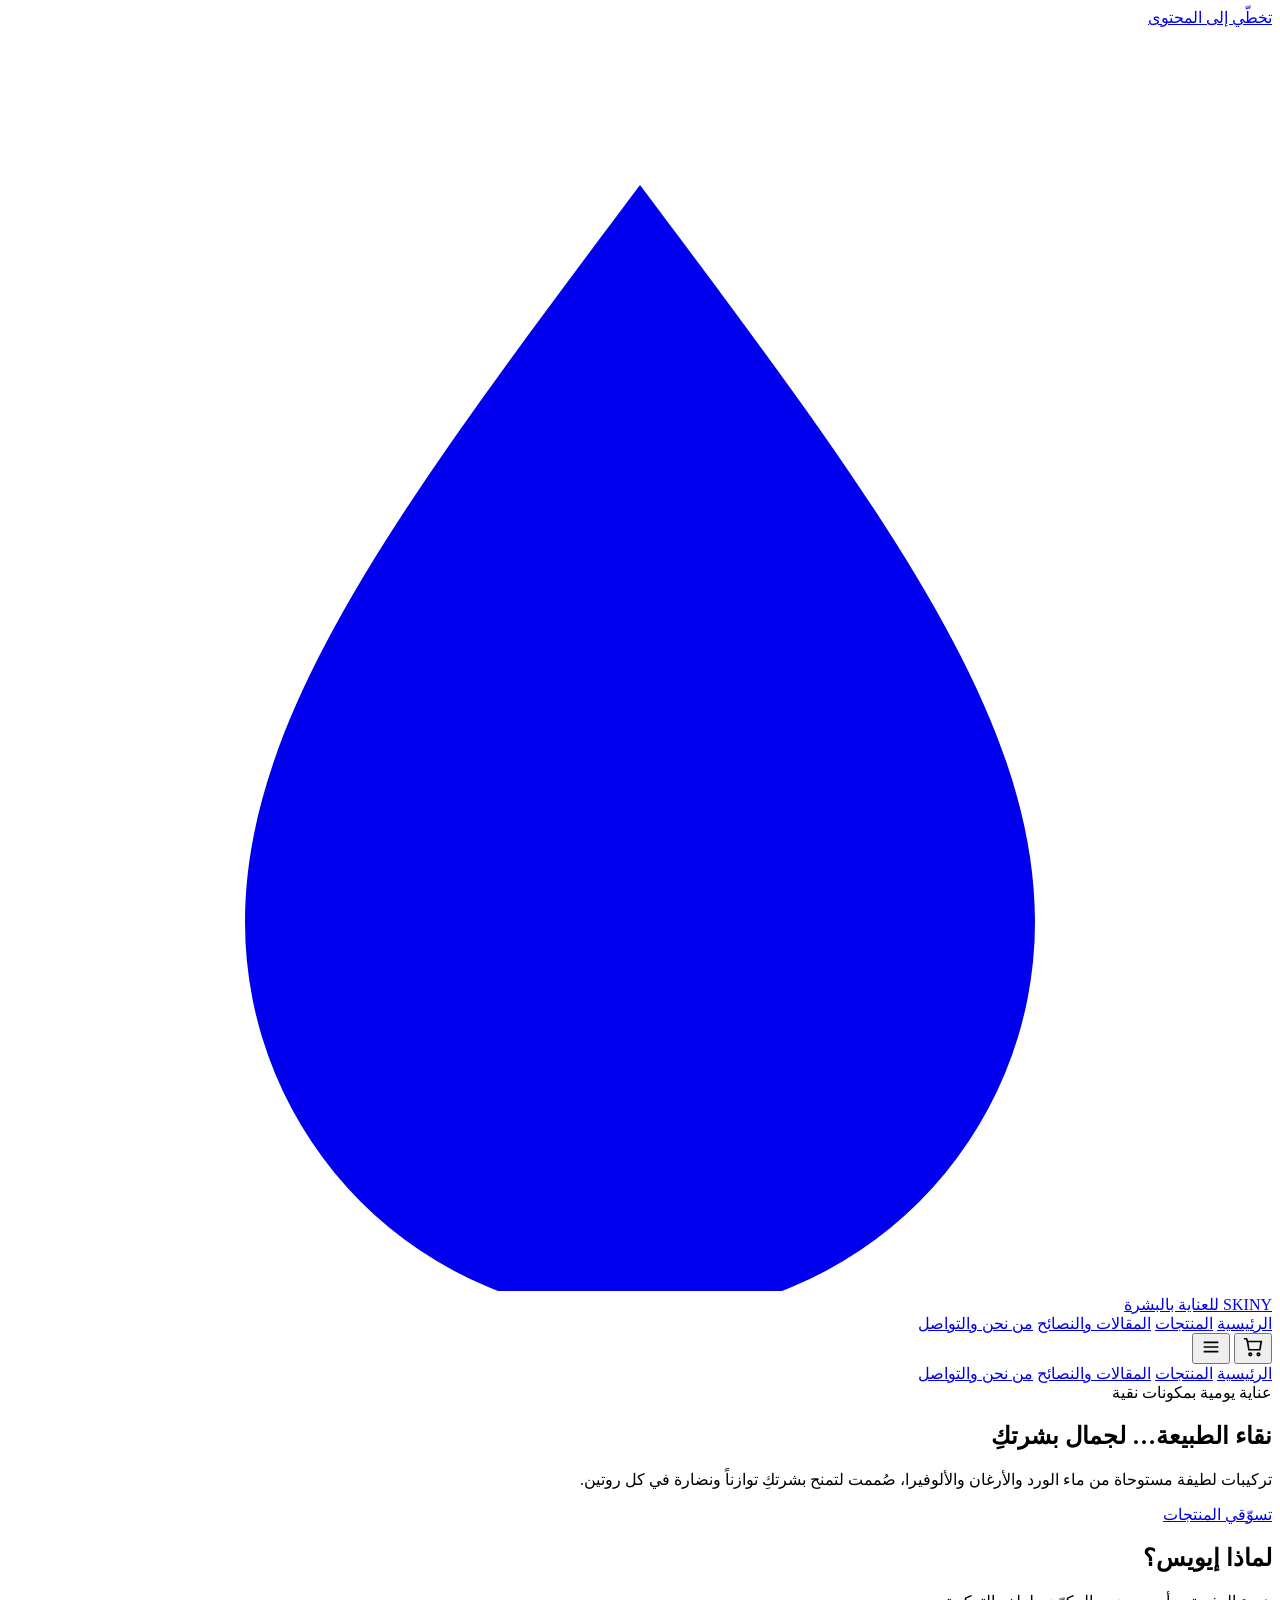
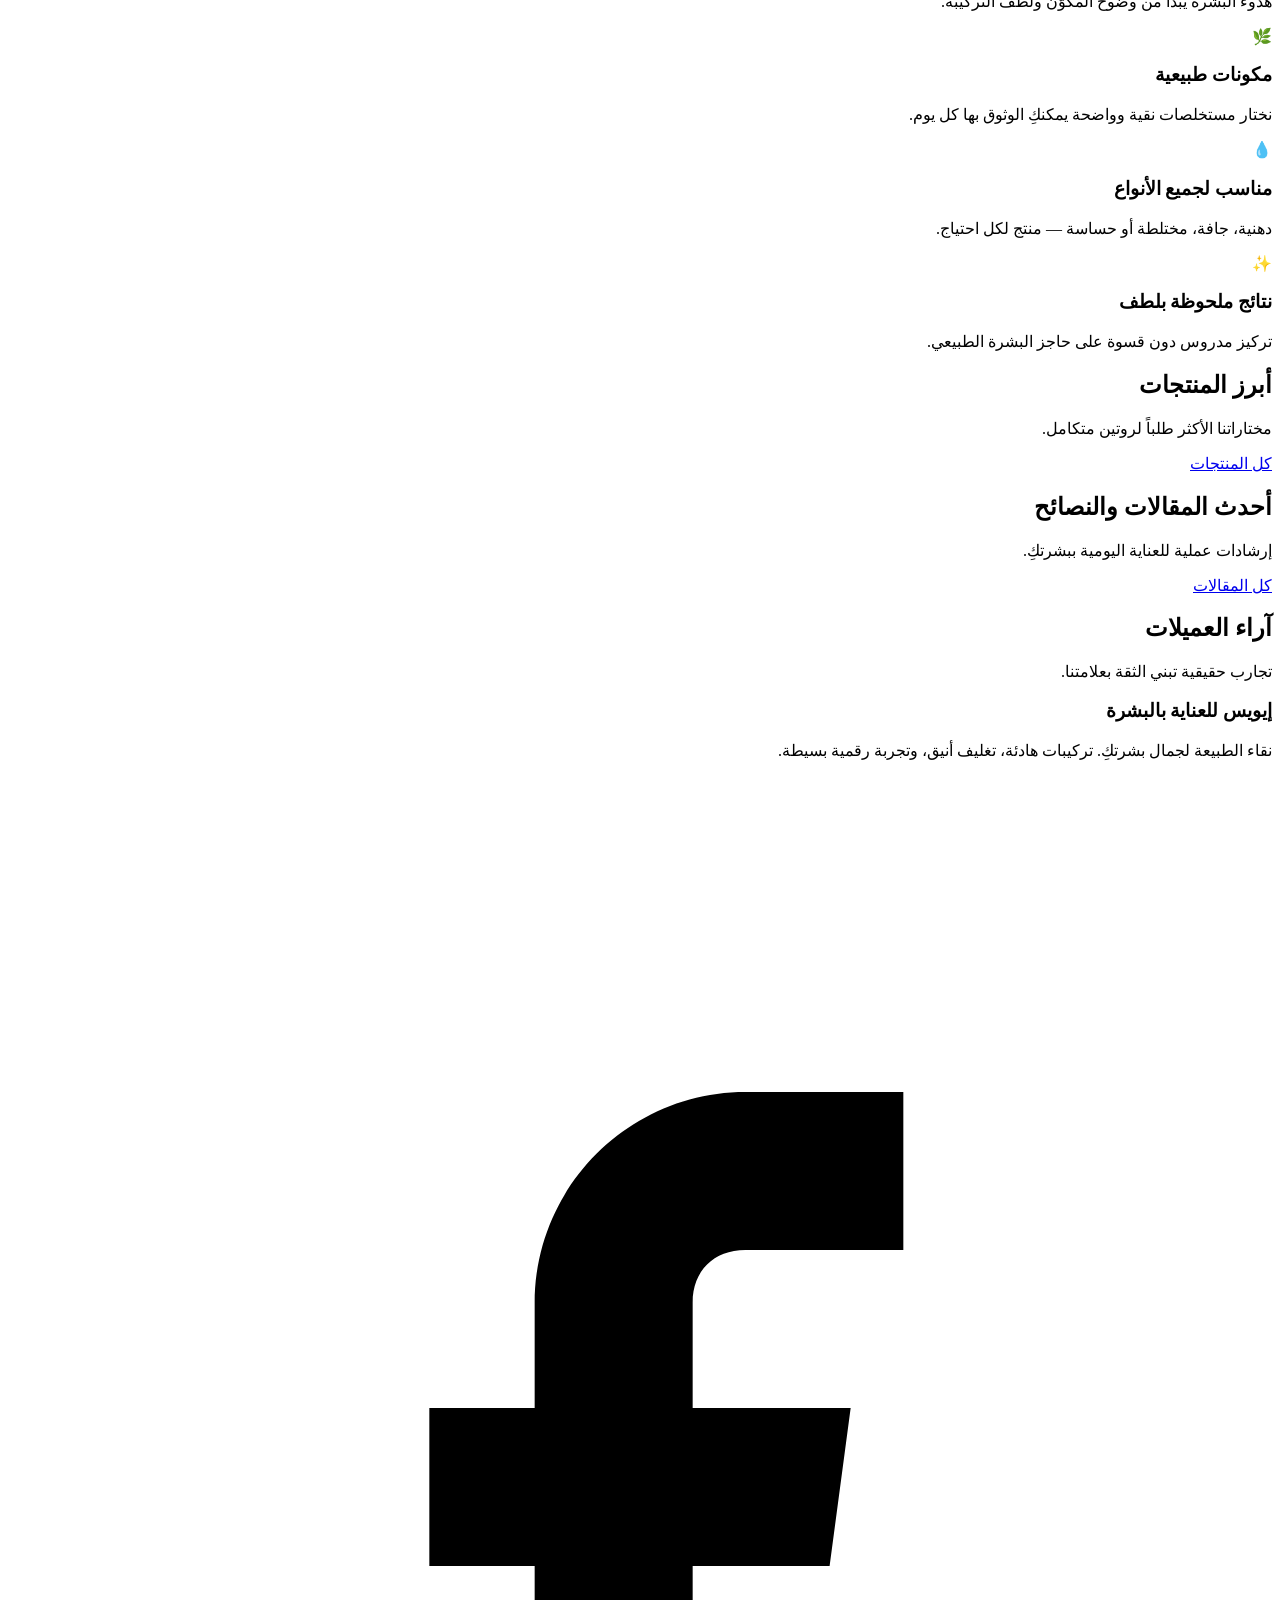
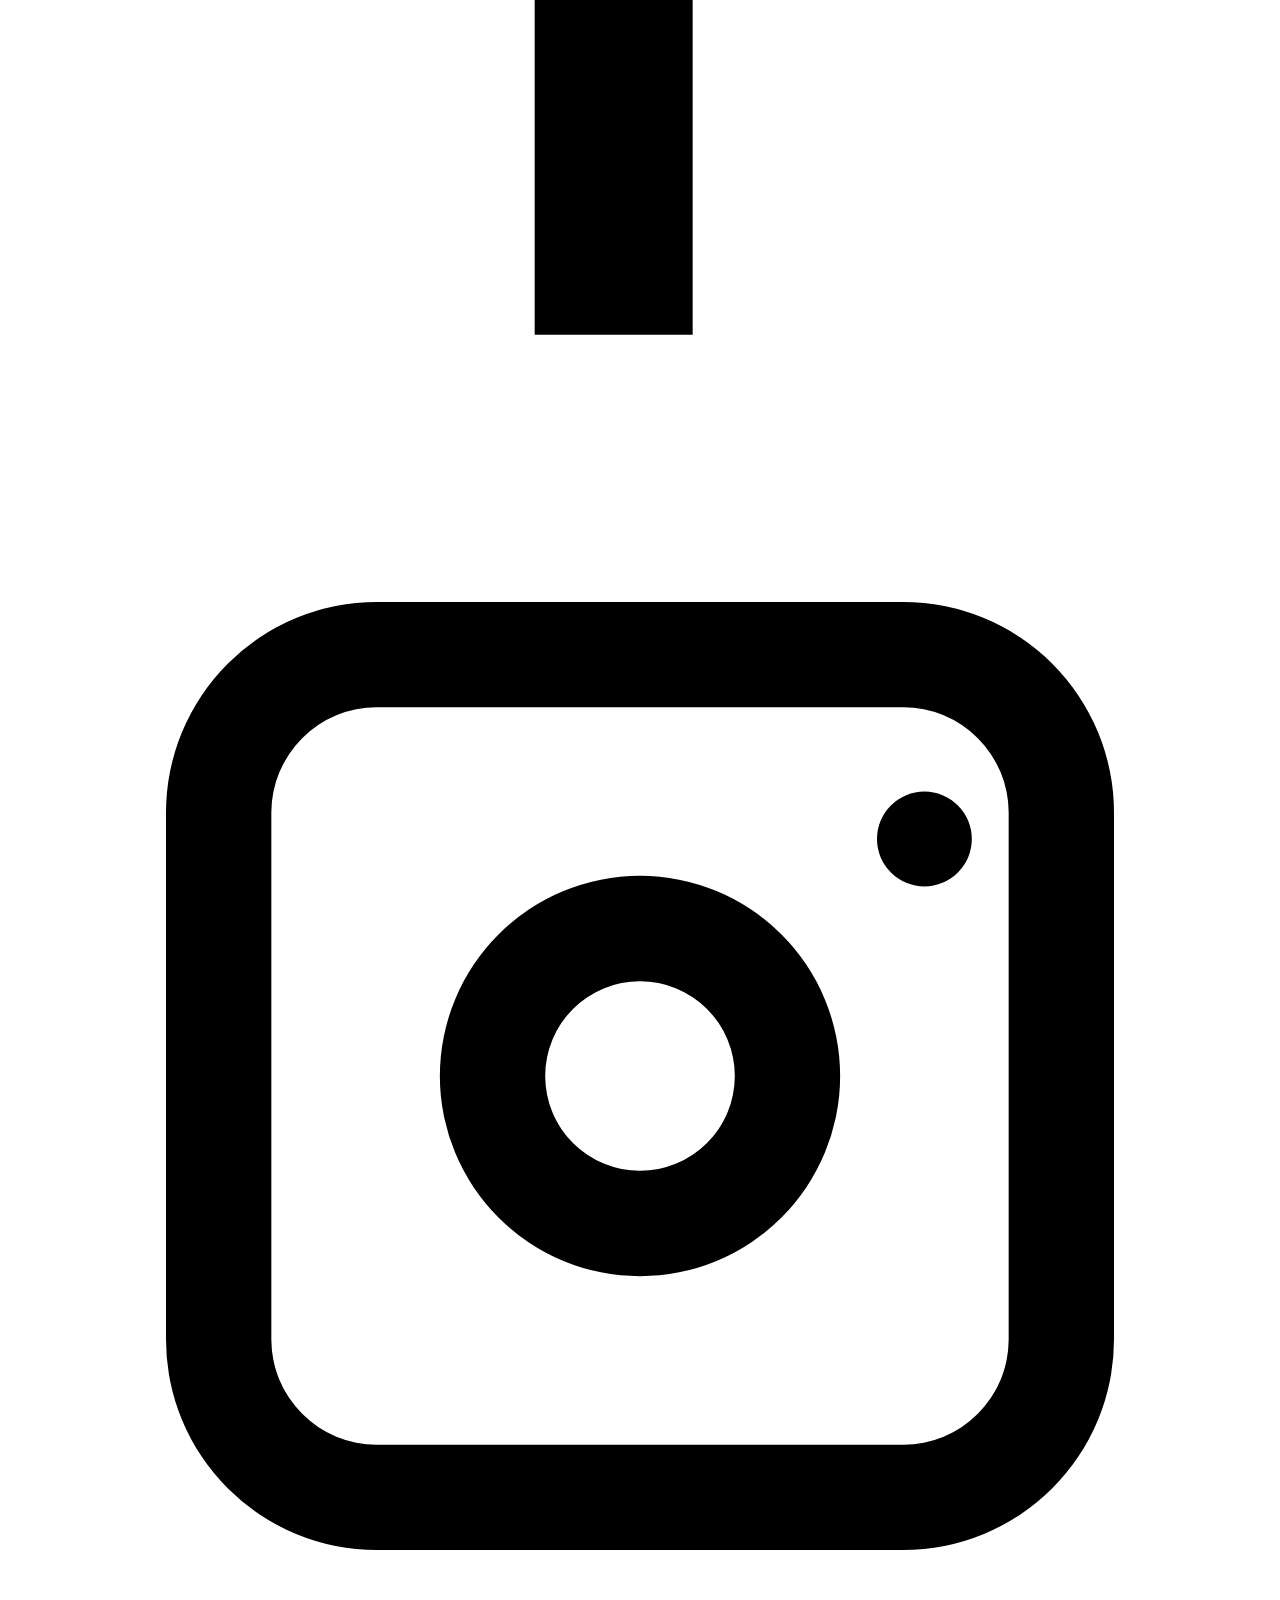
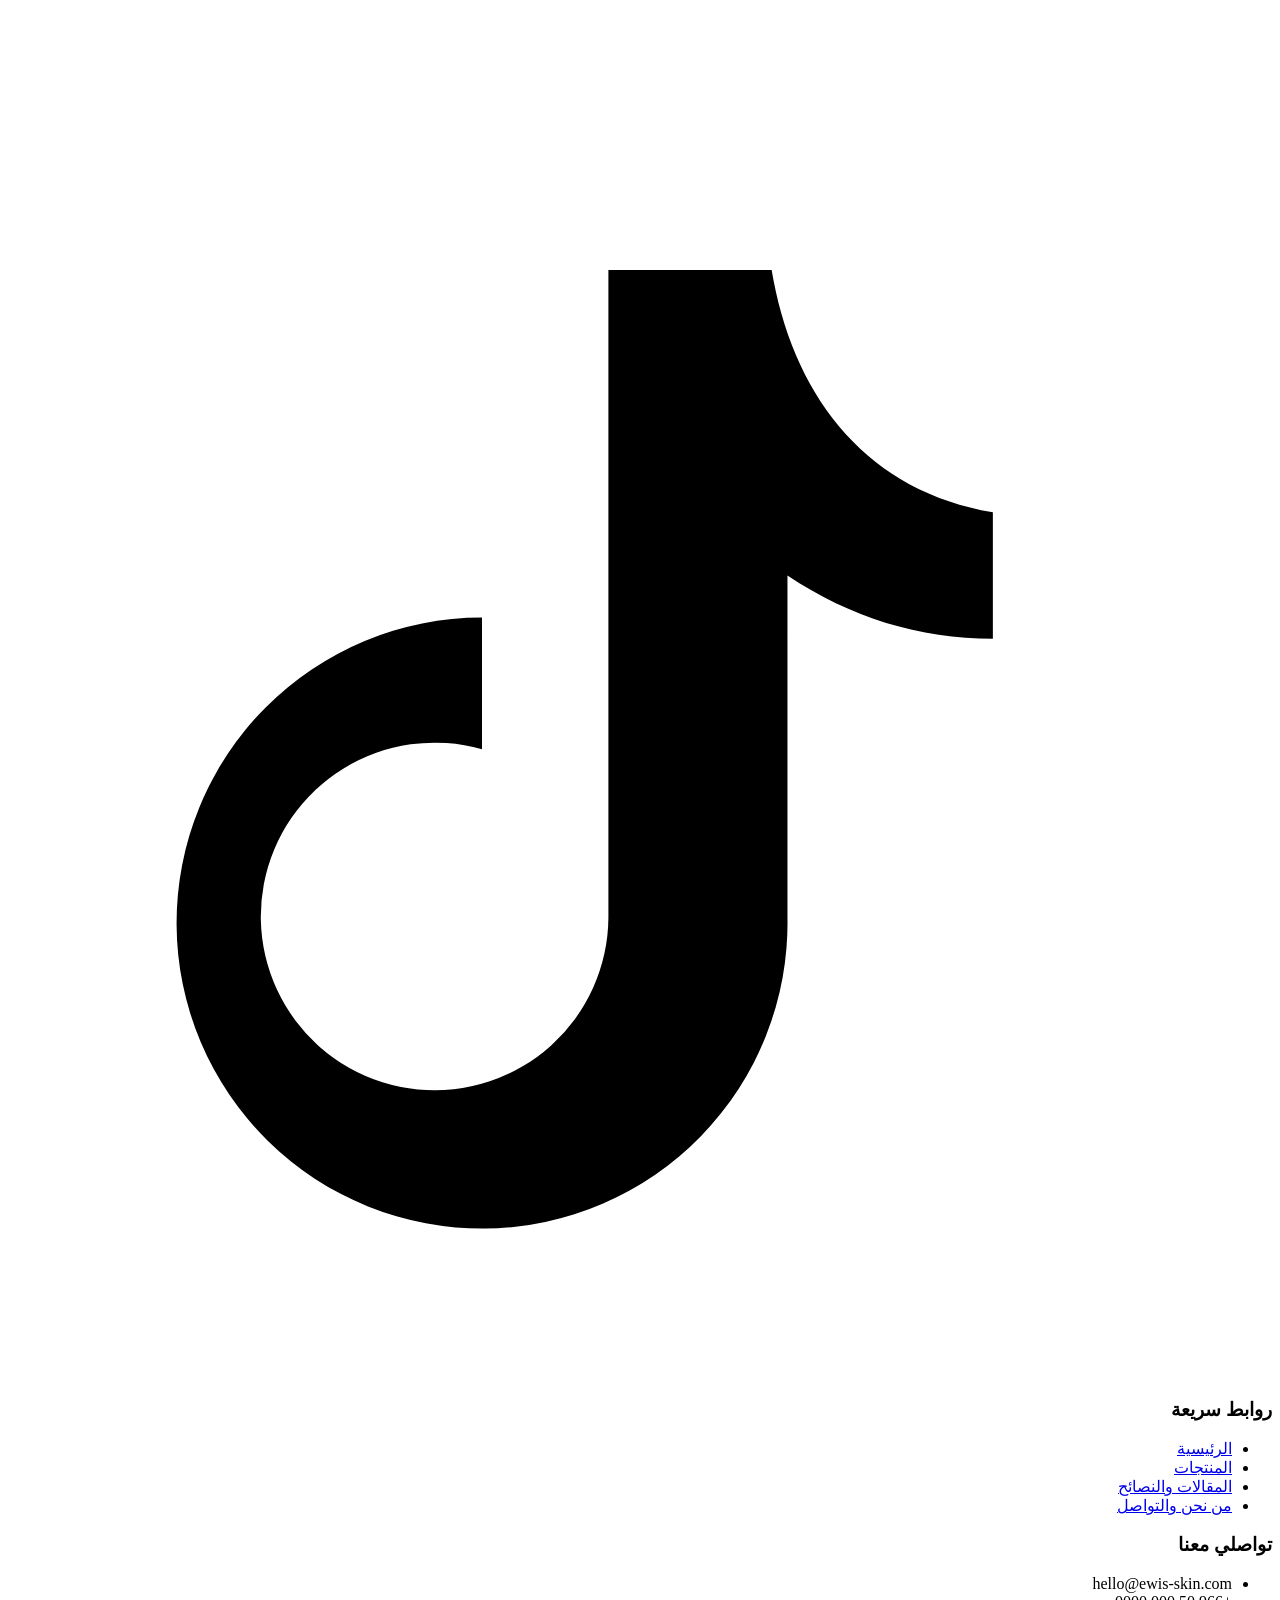
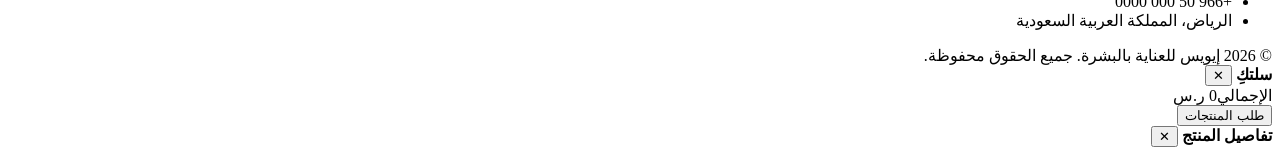
==== index.html @ 50cae418 "Add files via upload" ====
<!DOCTYPE html>
<html lang="ar" dir="rtl">
<head>
  <meta charset="UTF-8">
  <meta name="viewport" content="width=device-width, initial-scale=1">
  <meta name="description" content="سكيني للعناية بالبشرة — تركيبات لطيفة بمكونات طبيعية لنضارة يومية.">
  <title>SKIN CARE</title>
  <link rel="icon" href="favicon.svg" type="image/svg+xml">
  <link rel="preconnect" href="https://fonts.googleapis.com">
  <link rel="preconnect" href="https://fonts.gstatic.com" crossorigin>
  <link rel="preconnect" href="https://images.unsplash.com">
  <link href="https://fonts.googleapis.com/css2?family=Cairo:wght@400;500;600;700&display=swap" rel="stylesheet">
  <link rel="stylesheet" href="css/style.css">
</head>
<body data-page="home">
  <a class="skip-link" href="#main">تخطّي إلى المحتوى</a>

  <header class="header">
    <div class="header__inner">
      <a class="logo" href="index.html" aria-label="الرئيسية">
        <span class="logo__mark" aria-hidden="true">
          <svg viewBox="0 0 24 24" fill="none"><path d="M12 3c4.5 6 7.5 10 7.5 14a7.5 7.5 0 1 1-15 0C4.5 13 7.5 9 12 3z" fill="currentColor"/></svg>
        </span>
        SKINY
        <span>للعناية بالبشرة</span>
      </a>
      <nav class="nav" aria-label="التنقل الرئيسي">
        <a href="index.html" data-nav="home">الرئيسية</a>
        <a href="products.html" data-nav="products">المنتجات</a>
        <a href="blog.html" data-nav="blog">المقالات والنصائح</a>
        <a href="about.html" data-nav="about">من نحن والتواصل</a>
      </nav>
      <div class="header__actions">
        <button class="icon-btn" type="button" data-open-cart aria-label="سلة التسوق">
          <svg width="22" height="22" viewBox="0 0 24 24" fill="none" stroke="currentColor" stroke-width="1.8"><path d="M6 6h15l-1.5 9h-12z"/><path d="M6 6 5 3H2"/><circle cx="9" cy="20" r="1.4"/><circle cx="18" cy="20" r="1.4"/></svg>
          <span class="cart-count" data-cart-count hidden>0</span>
        </button>
        <button class="icon-btn menu-btn" type="button" data-open-menu aria-label="فتح القائمة">
          <svg width="22" height="22" viewBox="0 0 24 24" fill="none" stroke="currentColor" stroke-width="1.8"><path d="M4 7h16M4 12h16M4 17h16"/></svg>
        </button>
      </div>
    </div>
  </header>

  <div class="nav-overlay" data-close></div>
  <nav class="mobile-nav" aria-label="قائمة الجوال">
    <a href="index.html" data-nav="home">الرئيسية</a>
    <a href="products.html" data-nav="products">المنتجات</a>
    <a href="blog.html" data-nav="blog">المقالات والنصائح</a>
    <a href="about.html" data-nav="about">من نحن والتواصل</a>
  </nav>

  <main id="main">
    <section class="hero">
      <div class="container">
        <div class="hero__card" style="background-image:url('https://images.unsplash.com/photo-1616394584738-fc6e612e71b9?auto=format&fit=crop&w=1600&q=75')">
          <div class="hero__content">
            <div class="eyebrow">عناية يومية بمكونات نقية</div>
            <h1>نقاء الطبيعة… لجمال بشرتكِ</h1>
            <p>تركيبات لطيفة مستوحاة من ماء الورد والأرغان والألوفيرا، صُممت لتمنح بشرتكِ توازناً ونضارة في كل روتين.</p>
            <a class="btn btn--primary" href="products.html">تسوّقي المنتجات</a>
          </div>
        </div>
      </div>
    </section>

    <section class="section" aria-labelledby="benefits-title">
      <div class="container">
        <div class="section__head">
          <div>
            <h2 id="benefits-title">لماذا إيويس؟</h2>
            <p class="muted">هدوء البشرة يبدأ من وضوح المكوّن ولطف التركيبة.</p>
          </div>
        </div>
        <div class="benefits">
          <article class="benefit">
            <div class="benefit__icon" aria-hidden="true">🌿</div>
            <div>
              <h3>مكونات طبيعية</h3>
              <p>نختار مستخلصات نقية وواضحة يمكنكِ الوثوق بها كل يوم.</p>
            </div>
          </article>
          <article class="benefit">
            <div class="benefit__icon" aria-hidden="true">💧</div>
            <div>
              <h3>مناسب لجميع الأنواع</h3>
              <p>دهنية، جافة، مختلطة أو حساسة — منتج لكل احتياج.</p>
            </div>
          </article>
          <article class="benefit">
            <div class="benefit__icon" aria-hidden="true">✨</div>
            <div>
              <h3>نتائج ملحوظة بلطف</h3>
              <p>تركيز مدروس دون قسوة على حاجز البشرة الطبيعي.</p>
            </div>
          </article>
        </div>
      </div>
    </section>

    <section class="section section--alt" aria-labelledby="featured-title">
      <div class="container">
        <div class="section__head">
          <div>
            <h2 id="featured-title">أبرز المنتجات</h2>
            <p class="muted">مختاراتنا الأكثر طلباً لروتين متكامل.</p>
          </div>
          <a class="btn btn--ghost btn--sm" href="products.html">كل المنتجات</a>
        </div>
        <div class="grid grid--4" data-featured></div>
      </div>
    </section>

    <section class="section" aria-labelledby="articles-title">
      <div class="container">
        <div class="section__head">
          <div>
            <h2 id="articles-title">أحدث المقالات والنصائح</h2>
            <p class="muted">إرشادات عملية للعناية اليومية ببشرتكِ.</p>
          </div>
          <a class="btn btn--ghost btn--sm" href="blog.html">كل المقالات</a>
        </div>
        <div class="grid grid--3" data-home-articles></div>
      </div>
    </section>

    <section class="section section--alt" aria-labelledby="reviews-title">
      <div class="container">
        <div class="section__head">
          <div>
            <h2 id="reviews-title">آراء العميلات</h2>
            <p class="muted">تجارب حقيقية تبني الثقة بعلامتنا.</p>
          </div>
        </div>
        <div class="grid grid--3" data-reviews></div>
      </div>
    </section>
  </main>

  <footer class="footer">
    <div class="container footer__grid">
      <div>
        <h3>إيويس للعناية بالبشرة</h3>
        <p>نقاء الطبيعة لجمال بشرتكِ. تركيبات هادئة، تغليف أنيق، وتجربة رقمية بسيطة.</p>
        <div class="footer__social">
          <a href="https://www.facebook.com/" target="_blank" rel="noopener noreferrer" aria-label="فيسبوك"><svg viewBox="0 0 24 24"><path d="M14 9h3V6h-3c-2.2 0-4 1.8-4 4v2H8v3h2v7h3v-7h2.6l.4-3H13v-2c0-.6.4-1 1-1z"/></svg></a>
          <a href="https://www.instagram.com/" target="_blank" rel="noopener noreferrer" aria-label="إنستغرام"><svg viewBox="0 0 24 24"><path d="M7 3h10a4 4 0 0 1 4 4v10a4 4 0 0 1-4 4H7a4 4 0 0 1-4-4V7a4 4 0 0 1 4-4zm10 2H7a2 2 0 0 0-2 2v10a2 2 0 0 0 2 2h10a2 2 0 0 0 2-2V7a2 2 0 0 0-2-2zm-5 3.2A3.8 3.8 0 1 1 8.2 12 3.8 3.8 0 0 1 12 8.2zm0 2A1.8 1.8 0 1 0 13.8 12 1.8 1.8 0 0 0 12 10.2zM17.4 6.6a.9.9 0 1 1-.9.9.9.9 0 0 1 .9-.9z"/></svg></a>
          <a href="https://www.tiktok.com/" target="_blank" rel="noopener noreferrer" aria-label="تيك توك"><svg viewBox="0 0 24 24"><path d="M14.5 3c.4 2.4 1.8 4.2 4.2 4.6v2.4c-1.4 0-2.7-.4-3.9-1.2v6.5A5.8 5.8 0 1 1 9 9.6v2.5a3.3 3.3 0 1 0 2.4 3.2V3h3.1z"/></svg></a>
        </div>
      </div>
      <div>
        <h3>روابط سريعة</h3>
        <ul>
          <li><a href="index.html">الرئيسية</a></li>
          <li><a href="products.html">المنتجات</a></li>
          <li><a href="blog.html">المقالات والنصائح</a></li>
          <li><a href="about.html">من نحن والتواصل</a></li>
        </ul>
      </div>
      <div>
        <h3>تواصلي معنا</h3>
        <ul>
          <li>hello@ewis-skin.com</li>
          <li>+966 50 000 0000</li>
          <li>الرياض، المملكة العربية السعودية</li>
        </ul>
      </div>
    </div>
    <div class="container footer__copy">© 2026 إيويس للعناية بالبشرة. جميع الحقوق محفوظة.</div>
  </footer>

  <div class="drawer-overlay" data-drawer-overlay></div>
  <aside class="cart-drawer" aria-label="سلة التسوق">
    <div class="cart-drawer__head">
      <strong>سلتكِ</strong>
      <button class="icon-btn" type="button" data-close aria-label="إغلاق">✕</button>
    </div>
    <div class="cart-drawer__list" data-cart-list></div>
    <div class="cart-drawer__foot">
      <div class="cart-total"><span>الإجمالي</span><span data-cart-total>0 ر.س</span></div>
      <button class="btn btn--primary" type="button" data-checkout>طلب المنتجات</button>
    </div>
  </aside>

  <div class="modal" data-modal role="dialog" aria-modal="true" aria-label="تفاصيل المنتج">
    <div class="modal__backdrop" data-modal-backdrop></div>
    <div class="modal__panel">
      <div class="modal__head">
        <strong>تفاصيل المنتج</strong>
        <button class="icon-btn" type="button" data-close aria-label="إغلاق">✕</button>
      </div>
      <div class="modal__body" data-modal-content></div>
    </div>
  </div>

  <script src="js/data.js"></script>
  <script src="js/main.js"></script>
</body>
</html>
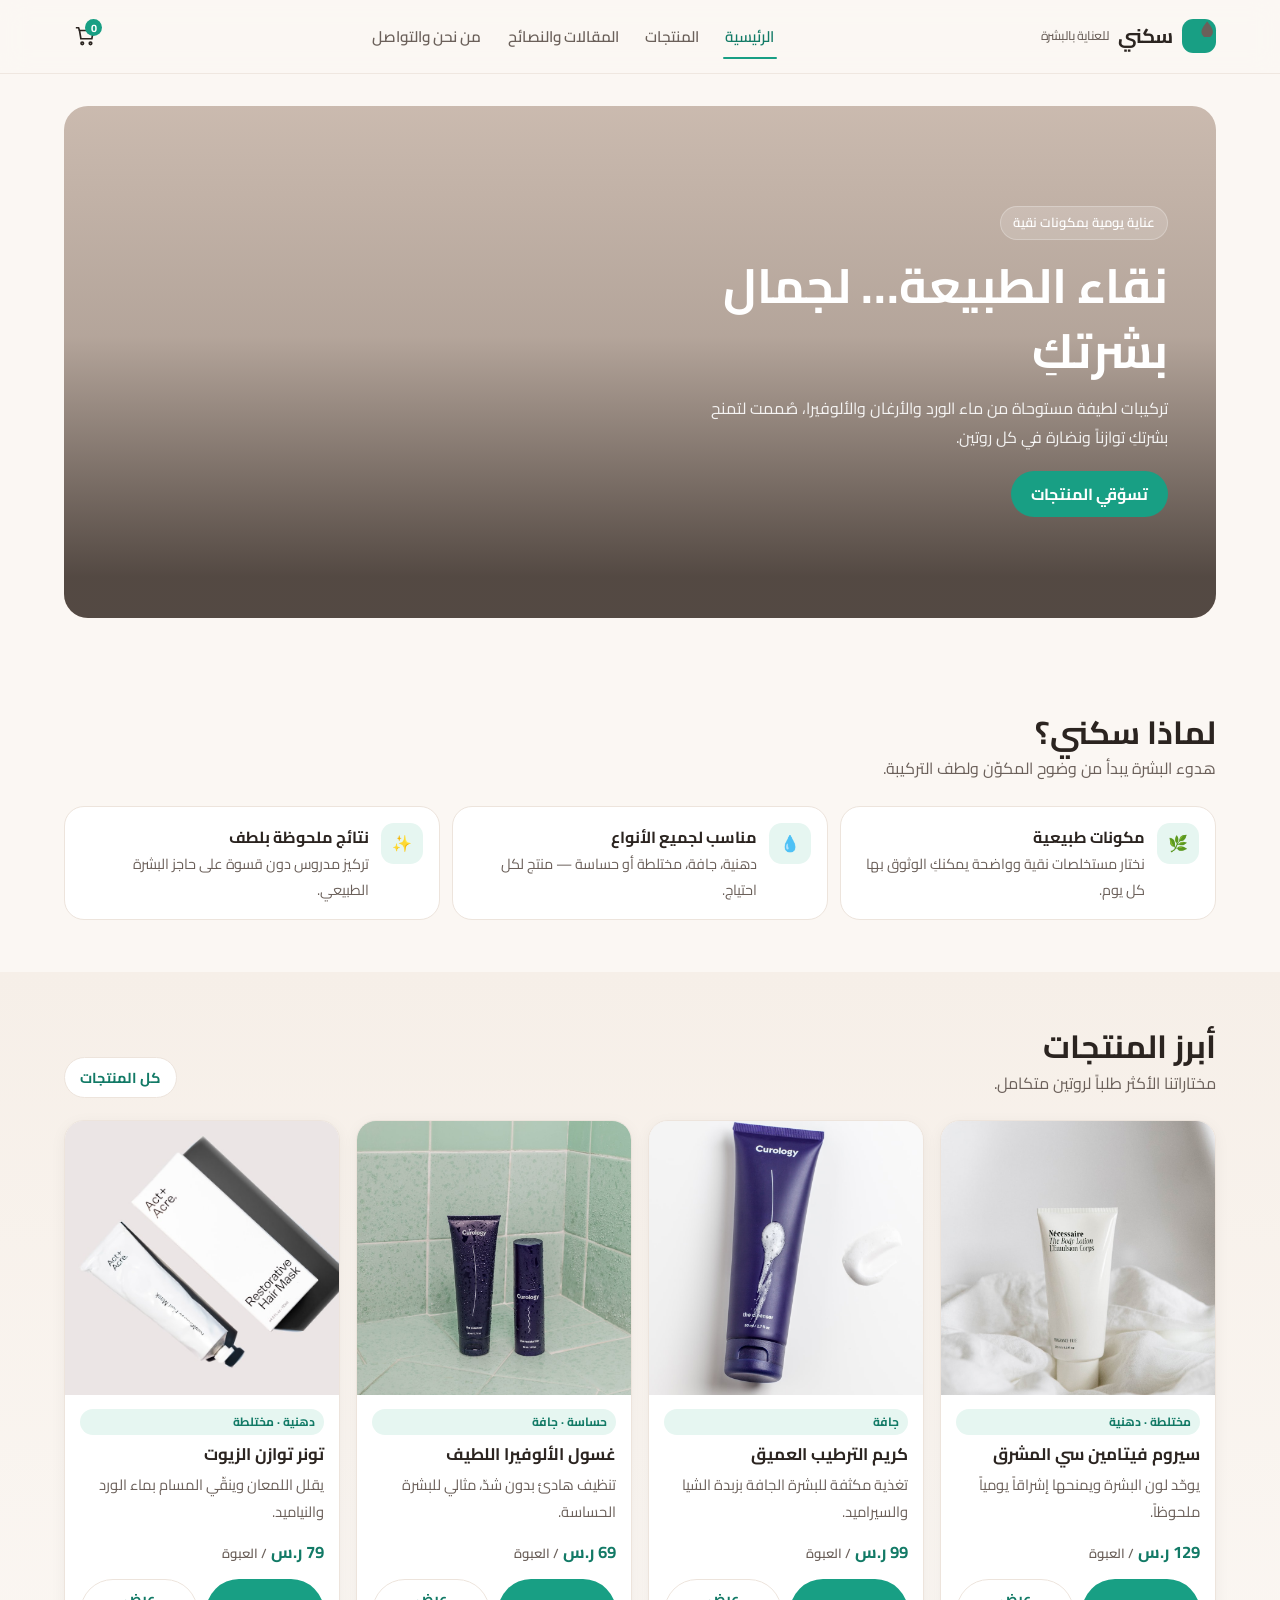
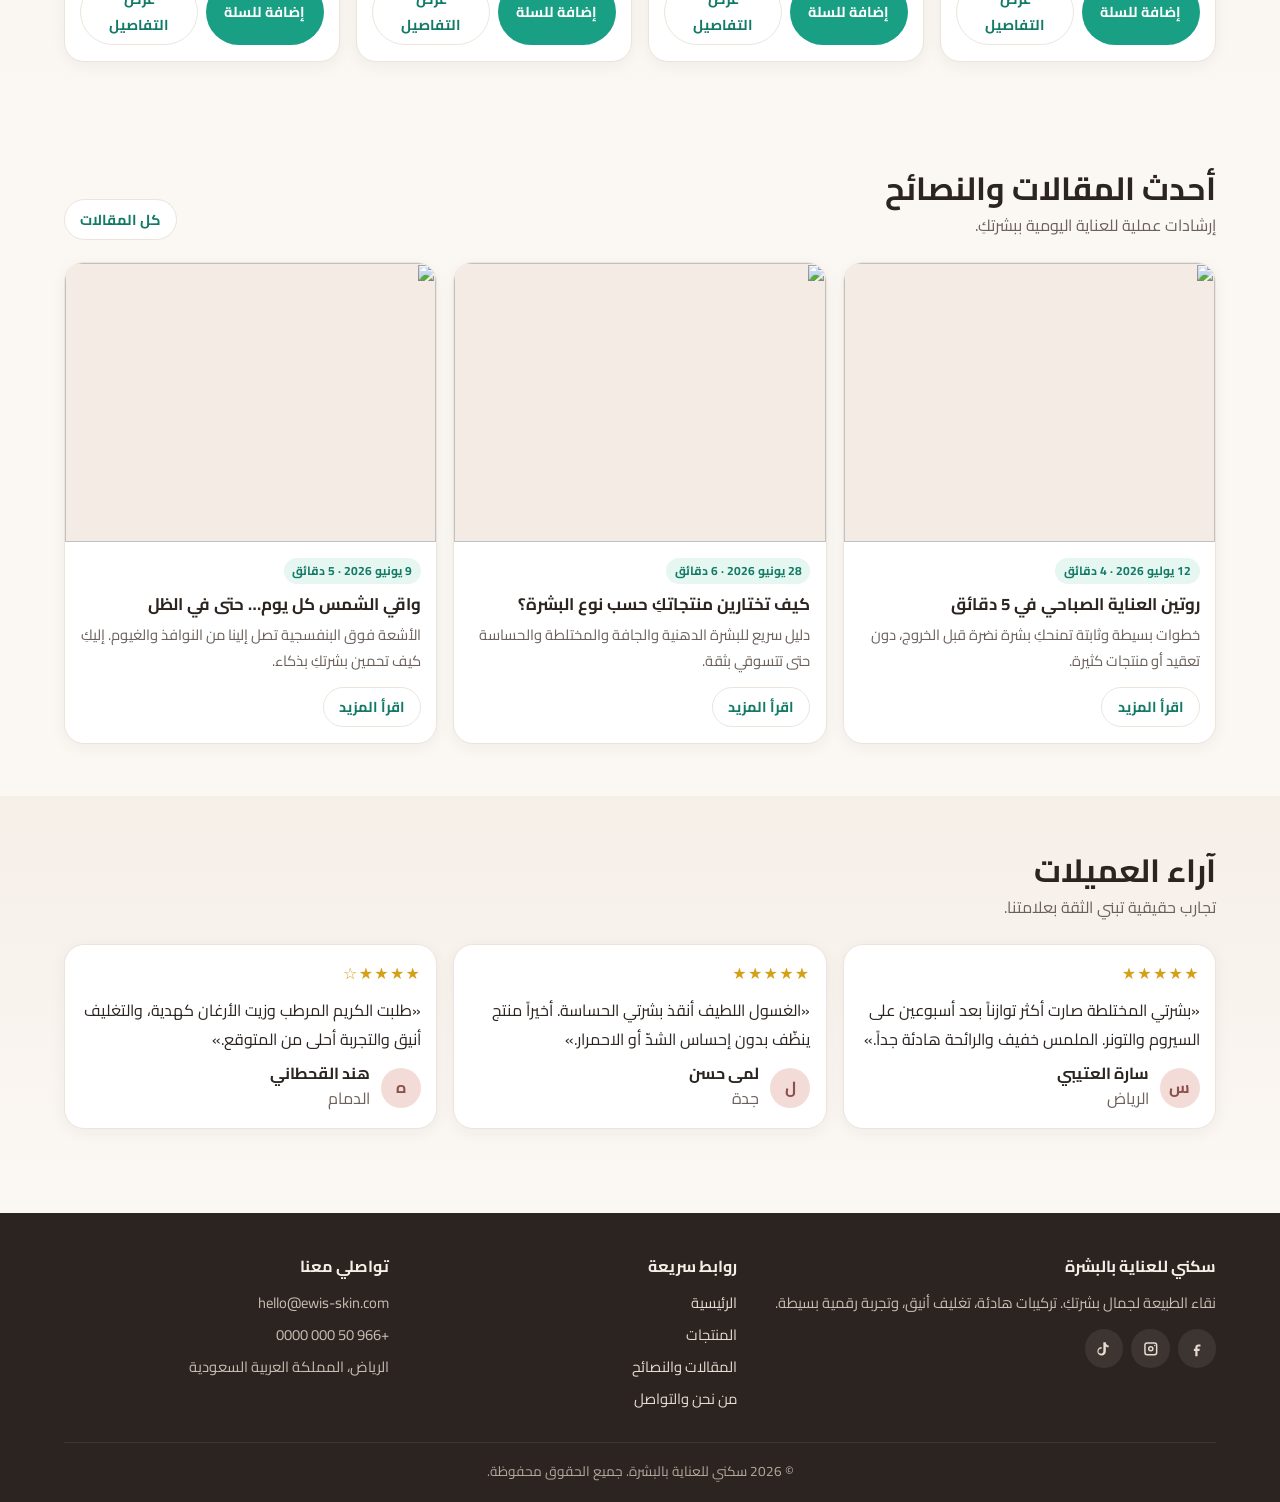
==== commit b5fbc36a: "Add files via upload" ====
--- a/index.html
+++ b/index.html
@@ -17,11 +17,11 @@
 
   <header class="header">
     <div class="header__inner">
-      <a class="logo" href="index.html" aria-label="الرئيسية">
+      <a class="logo" href="index.html" aria-label="سكني — الرئيسية">
         <span class="logo__mark" aria-hidden="true">
           <svg viewBox="0 0 24 24" fill="none"><path d="M12 3c4.5 6 7.5 10 7.5 14a7.5 7.5 0 1 1-15 0C4.5 13 7.5 9 12 3z" fill="currentColor"/></svg>
         </span>
-        SKINY
+        سكني
         <span>للعناية بالبشرة</span>
       </a>
       <nav class="nav" aria-label="التنقل الرئيسي">
@@ -68,7 +68,7 @@
       <div class="container">
         <div class="section__head">
           <div>
-            <h2 id="benefits-title">لماذا إيويس؟</h2>
+            <h2 id="benefits-title">لماذا سكني؟</h2>
             <p class="muted">هدوء البشرة يبدأ من وضوح المكوّن ولطف التركيبة.</p>
           </div>
         </div>
@@ -140,7 +140,7 @@
   <footer class="footer">
     <div class="container footer__grid">
       <div>
-        <h3>إيويس للعناية بالبشرة</h3>
+        <h3>سكني للعناية بالبشرة</h3>
         <p>نقاء الطبيعة لجمال بشرتكِ. تركيبات هادئة، تغليف أنيق، وتجربة رقمية بسيطة.</p>
         <div class="footer__social">
           <a href="https://www.facebook.com/" target="_blank" rel="noopener noreferrer" aria-label="فيسبوك"><svg viewBox="0 0 24 24"><path d="M14 9h3V6h-3c-2.2 0-4 1.8-4 4v2H8v3h2v7h3v-7h2.6l.4-3H13v-2c0-.6.4-1 1-1z"/></svg></a>
@@ -166,7 +166,7 @@
         </ul>
       </div>
     </div>
-    <div class="container footer__copy">© 2026 إيويس للعناية بالبشرة. جميع الحقوق محفوظة.</div>
+    <div class="container footer__copy">© 2026 سكني للعناية بالبشرة. جميع الحقوق محفوظة.</div>
   </footer>
 
   <div class="drawer-overlay" data-drawer-overlay></div>
--- a/css/style.css
+++ b/css/style.css
@@ -0,0 +1,1265 @@
+/* إيويس — نظام تصميم Mobile-First للعناية بالبشرة */
+:root {
+  --bg: #fbf7f3;
+  --bg-alt: #f3ebe4;
+  --surface: #ffffff;
+  --pink: #f3dcd8;
+  --pink-deep: #c98b86;
+  --nude: #e8d5c4;
+  --sage: #c9d9c8;
+  --sage-deep: #6f907c;
+  --teal: #189f84;
+  --teal-dark: #127a66;
+  --teal-soft: #e6f6f1;
+  --ink: #2b2420;
+  --ink-soft: #6b605a;
+  --line: #ede4dc;
+  --shadow: 0 10px 32px rgba(43, 36, 32, 0.07);
+  --shadow-sm: 0 4px 16px rgba(43, 36, 32, 0.05);
+  --radius: 1.25rem;
+  --radius-sm: 0.85rem;
+  --header: 4.25rem;
+  --max: 72rem;
+  --font: "Cairo", system-ui, sans-serif;
+}
+
+*,
+*::before,
+*::after {
+  box-sizing: border-box;
+  margin: 0;
+  padding: 0;
+}
+
+html {
+  scroll-behavior: smooth;
+}
+
+body {
+  font-family: var(--font);
+  background: var(--bg);
+  color: var(--ink);
+  line-height: 1.8;
+  min-height: 100vh;
+  overflow-x: hidden;
+}
+
+img {
+  max-width: 100%;
+  display: block;
+  height: auto;
+}
+
+a {
+  color: inherit;
+  text-decoration: none;
+}
+
+button,
+input,
+textarea,
+select {
+  font: inherit;
+}
+
+button {
+  cursor: pointer;
+  border: 0;
+  background: none;
+}
+
+ul {
+  list-style: none;
+}
+
+.skip-link {
+  position: absolute;
+  inset-inline-start: 1rem;
+  top: -4rem;
+  z-index: 100;
+  background: var(--teal);
+  color: #fff;
+  padding: 0.5rem 1rem;
+  border-radius: 0.5rem;
+}
+
+.skip-link:focus {
+  top: 0.75rem;
+}
+
+.container {
+  width: min(100% - 2rem, var(--max));
+  margin-inline: auto;
+}
+
+/* ===== Header ===== */
+.header {
+  position: sticky;
+  top: 0;
+  z-index: 50;
+  height: var(--header);
+  display: flex;
+  align-items: center;
+  background: rgba(251, 247, 243, 0.88);
+  backdrop-filter: blur(14px);
+  border-bottom: 1px solid rgba(237, 228, 220, 0.8);
+}
+
+.header__inner {
+  display: flex;
+  align-items: center;
+  justify-content: space-between;
+  gap: 0.75rem;
+  width: min(100% - 2rem, var(--max));
+  margin-inline: auto;
+}
+
+.logo {
+  display: flex;
+  align-items: center;
+  gap: 0.55rem;
+  font-weight: 700;
+  font-size: 1.25rem;
+  letter-spacing: -0.02em;
+}
+
+.logo__mark {
+  width: 2.15rem;
+  height: 2.15rem;
+  border-radius: 0.7rem;
+  background: var(--teal);
+  display: grid;
+  place-items: center;
+  color: #fff;
+  flex-shrink: 0;
+}
+
+.logo__mark svg {
+  width: 1.15rem;
+  height: 1.15rem;
+}
+
+.logo span {
+  color: var(--ink-soft);
+  font-weight: 500;
+  font-size: 0.78rem;
+  display: none;
+}
+
+.nav {
+  display: none;
+}
+
+.nav a {
+  color: var(--ink-soft);
+  font-weight: 600;
+  font-size: 0.95rem;
+  padding: 0.35rem 0.15rem;
+  position: relative;
+}
+
+.nav a:hover,
+.nav a.is-active {
+  color: var(--teal-dark);
+}
+
+.nav a.is-active::after {
+  content: "";
+  position: absolute;
+  right: 0;
+  left: 0;
+  bottom: -0.2rem;
+  height: 2px;
+  background: var(--teal);
+  border-radius: 2px;
+}
+
+.header__actions {
+  display: flex;
+  align-items: center;
+  gap: 0.35rem;
+}
+
+.icon-btn {
+  width: 2.6rem;
+  height: 2.6rem;
+  border-radius: 50%;
+  display: grid;
+  place-items: center;
+  color: var(--ink);
+  position: relative;
+  transition: background 0.2s;
+}
+
+.icon-btn:hover {
+  background: var(--bg-alt);
+}
+
+.cart-count {
+  position: absolute;
+  top: 0.2rem;
+  inset-inline-start: 0.2rem;
+  min-width: 1.1rem;
+  height: 1.1rem;
+  padding: 0 0.25rem;
+  border-radius: 999px;
+  background: var(--teal);
+  color: #fff;
+  font-size: 0.68rem;
+  font-weight: 700;
+  display: grid;
+  place-items: center;
+}
+
+.menu-btn {
+  display: grid;
+}
+
+.nav-overlay,
+.drawer-overlay {
+  position: fixed;
+  inset: 0;
+  background: rgba(43, 36, 32, 0.4);
+  opacity: 0;
+  visibility: hidden;
+  transition: 0.25s;
+  z-index: 60;
+}
+
+.nav-overlay.is-open,
+.drawer-overlay.is-open {
+  opacity: 1;
+  visibility: visible;
+}
+
+.mobile-nav {
+  position: fixed;
+  top: 0;
+  bottom: 0;
+  inset-inline-start: 0;
+  width: min(20rem, 86vw);
+  background: var(--surface);
+  z-index: 70;
+  padding: 1.25rem;
+  transform: translateX(-110%);
+  transition: transform 0.3s ease;
+  display: flex;
+  flex-direction: column;
+  gap: 0.35rem;
+  box-shadow: var(--shadow);
+}
+
+[dir="rtl"] .mobile-nav {
+  transform: translateX(110%);
+}
+
+.mobile-nav.is-open {
+  transform: translateX(0);
+}
+
+.mobile-nav a {
+  padding: 0.85rem 0.6rem;
+  border-radius: var(--radius-sm);
+  font-weight: 600;
+  color: var(--ink);
+}
+
+.mobile-nav a.is-active,
+.mobile-nav a:hover {
+  background: var(--teal-soft);
+  color: var(--teal-dark);
+}
+
+/* ===== Buttons ===== */
+.btn {
+  display: inline-flex;
+  align-items: center;
+  justify-content: center;
+  gap: 0.4rem;
+  min-height: 2.85rem;
+  padding: 0.55rem 1.25rem;
+  border-radius: 999px;
+  font-weight: 700;
+  transition: 0.2s ease;
+  text-align: center;
+}
+
+.btn--primary {
+  background: var(--teal);
+  color: #fff;
+}
+
+.btn--primary:hover {
+  background: var(--teal-dark);
+  transform: translateY(-1px);
+}
+
+.btn--ghost {
+  background: #fff;
+  color: var(--teal-dark);
+  border: 1px solid var(--line);
+}
+
+.btn--ghost:hover {
+  border-color: var(--teal);
+  background: var(--teal-soft);
+}
+
+.btn--full {
+  width: 100%;
+}
+
+.btn--sm {
+  min-height: 2.4rem;
+  padding: 0.4rem 0.95rem;
+  font-size: 0.9rem;
+}
+
+/* ===== Hero ===== */
+.hero {
+  padding: 1.5rem 0 2.5rem;
+}
+
+.hero__card {
+  position: relative;
+  overflow: hidden;
+  border-radius: 1.5rem;
+  min-height: 28rem;
+  display: grid;
+  align-items: end;
+  background: #d9c8bc center / cover no-repeat;
+}
+
+.hero__card::after {
+  content: "";
+  position: absolute;
+  inset: 0;
+  background: linear-gradient(
+    to top,
+    rgba(32, 24, 20, 0.72) 8%,
+    rgba(32, 24, 20, 0.2) 55%,
+    rgba(32, 24, 20, 0.08)
+  );
+}
+
+.hero__content {
+  position: relative;
+  z-index: 1;
+  padding: 1.6rem 1.25rem 1.75rem;
+  color: #fff;
+}
+
+.eyebrow {
+  display: inline-flex;
+  align-items: center;
+  gap: 0.4rem;
+  background: rgba(255, 255, 255, 0.16);
+  border: 1px solid rgba(255, 255, 255, 0.25);
+  padding: 0.25rem 0.75rem;
+  border-radius: 999px;
+  font-size: 0.82rem;
+  font-weight: 600;
+  margin-bottom: 0.85rem;
+}
+
+.hero h1 {
+  font-size: clamp(1.7rem, 6vw, 3rem);
+  line-height: 1.35;
+  font-weight: 700;
+  margin-bottom: 0.7rem;
+}
+
+.hero p {
+  color: rgba(255, 255, 255, 0.9);
+  margin-bottom: 1.2rem;
+  max-width: 34rem;
+}
+
+/* ===== Sections ===== */
+.section {
+  padding: 2.5rem 0;
+}
+
+.section--alt {
+  background: linear-gradient(180deg, #f6efe8 0%, var(--bg) 100%);
+}
+
+.section__head {
+  display: flex;
+  flex-wrap: wrap;
+  align-items: flex-end;
+  justify-content: space-between;
+  gap: 0.75rem 1rem;
+  margin-bottom: 1.4rem;
+}
+
+.section__head h2,
+.page-hero h1,
+.article h1 {
+  font-size: clamp(1.4rem, 3.5vw, 2rem);
+  line-height: 1.4;
+}
+
+.muted {
+  color: var(--ink-soft);
+}
+
+.page-hero {
+  padding: 2rem 0 0.5rem;
+}
+
+.page-hero p {
+  color: var(--ink-soft);
+  max-width: 38rem;
+  margin-top: 0.4rem;
+}
+
+/* ===== Cards / Grids ===== */
+.grid {
+  display: grid;
+  gap: 1rem;
+}
+
+.grid--2,
+.grid--3,
+.grid--4 {
+  grid-template-columns: 1fr;
+}
+
+.product-card,
+.article-card,
+.review-card,
+.info-card,
+.form-card {
+  background: var(--surface);
+  border: 1px solid var(--line);
+  border-radius: var(--radius);
+  box-shadow: var(--shadow-sm);
+  overflow: hidden;
+}
+
+.product-card {
+  display: flex;
+  flex-direction: column;
+}
+
+.product-card__media {
+  display: block;
+  position: relative;
+  aspect-ratio: 1 / 1;
+  background: var(--bg-alt);
+  overflow: hidden;
+  flex-shrink: 0;
+}
+
+.article-card__media {
+  display: block;
+  position: relative;
+  aspect-ratio: 4 / 3;
+  background: var(--bg-alt);
+  overflow: hidden;
+}
+
+.product-card__media img,
+.article-card__media img,
+.article-cover img {
+  position: absolute;
+  inset: 0;
+  width: 100%;
+  height: 100%;
+  object-fit: cover;
+  transition: transform 0.45s ease;
+}
+
+.product-card:hover img,
+.article-card:hover img {
+  transform: scale(1.05);
+}
+
+.product-card__body,
+.article-card__body,
+.review-card,
+.info-card,
+.form-card {
+  padding: 0.85rem 0.95rem 1rem;
+}
+
+.product-card__body {
+  display: flex;
+  flex-direction: column;
+  flex: 1;
+}
+
+.product-card__body p {
+  display: -webkit-box;
+  -webkit-line-clamp: 2;
+  -webkit-box-orient: vertical;
+  overflow: hidden;
+  margin-bottom: 0.5rem;
+}
+
+.badge {
+  display: inline-block;
+  background: var(--teal-soft);
+  color: var(--teal-dark);
+  font-size: 0.75rem;
+  font-weight: 700;
+  padding: 0.15rem 0.55rem;
+  border-radius: 999px;
+  margin-bottom: 0.45rem;
+}
+
+.product-card h3,
+.article-card h3 {
+  font-size: 1.05rem;
+  line-height: 1.5;
+  margin-bottom: 0.3rem;
+}
+
+.product-card p,
+.article-card p {
+  color: var(--ink-soft);
+  font-size: 0.92rem;
+  margin-bottom: 0.75rem;
+}
+
+.price {
+  font-weight: 700;
+  color: var(--teal-dark);
+  font-size: 1.05rem;
+}
+
+.price small {
+  font-weight: 600;
+  font-size: 0.82rem;
+  color: var(--ink-soft);
+}
+
+.card-actions {
+  display: grid;
+  grid-template-columns: 1fr 1fr;
+  gap: 0.45rem;
+  margin-top: auto;
+  padding-top: 0.7rem;
+}
+
+.card-actions .btn {
+  width: 100%;
+}
+
+/* ===== Filters ===== */
+.filters {
+  display: flex;
+  flex-wrap: wrap;
+  gap: 0.45rem;
+  margin: 1.1rem 0 1.35rem;
+}
+
+.filter-btn {
+  padding: 0.4rem 0.95rem;
+  border-radius: 999px;
+  border: 1px solid var(--line);
+  background: #fff;
+  color: var(--ink-soft);
+  font-weight: 600;
+  font-size: 0.9rem;
+}
+
+.filter-btn.is-active,
+.filter-btn:hover {
+  background: var(--teal);
+  border-color: var(--teal);
+  color: #fff;
+}
+
+.product-card.is-hidden {
+  display: none;
+}
+
+.empty-state {
+  display: none;
+  text-align: center;
+  padding: 2rem 1rem;
+  color: var(--ink-soft);
+}
+
+.empty-state.is-visible {
+  display: block;
+}
+
+/* ===== Reviews ===== */
+.review-card {
+  display: flex;
+  flex-direction: column;
+  gap: 0.55rem;
+}
+
+.stars {
+  color: #d4a017;
+  letter-spacing: 0.08em;
+}
+
+.review-card footer {
+  margin-top: auto;
+  display: flex;
+  align-items: center;
+  gap: 0.7rem;
+}
+
+.avatar {
+  width: 2.5rem;
+  height: 2.5rem;
+  border-radius: 50%;
+  display: grid;
+  place-items: center;
+  background: var(--pink);
+  color: #8a504c;
+  font-weight: 700;
+}
+
+.review-card strong {
+  display: block;
+  line-height: 1.3;
+}
+
+/* ===== Benefits strip ===== */
+.benefits {
+  display: grid;
+  gap: 0.75rem;
+}
+
+.benefit {
+  display: flex;
+  gap: 0.8rem;
+  align-items: flex-start;
+  padding: 1rem;
+  background: #fff;
+  border: 1px solid var(--line);
+  border-radius: var(--radius);
+}
+
+.benefit__icon {
+  width: 2.6rem;
+  height: 2.6rem;
+  border-radius: 0.8rem;
+  background: var(--teal-soft);
+  color: var(--teal-dark);
+  display: grid;
+  place-items: center;
+  flex-shrink: 0;
+}
+
+.benefit h3 {
+  font-size: 1rem;
+}
+
+.benefit p {
+  color: var(--ink-soft);
+  font-size: 0.9rem;
+}
+
+/* ===== About ===== */
+.about-hero {
+  display: grid;
+  gap: 1.25rem;
+  align-items: center;
+}
+
+.about-hero__media {
+  border-radius: var(--radius);
+  overflow: hidden;
+  min-height: 14rem;
+  background: var(--bg-alt);
+}
+
+.about-hero__media img {
+  width: 100%;
+  height: 100%;
+  object-fit: cover;
+  min-height: 16rem;
+}
+
+.chips {
+  display: flex;
+  flex-wrap: wrap;
+  gap: 0.45rem;
+  margin-top: 0.9rem;
+}
+
+.chip {
+  background: #fff;
+  border: 1px solid var(--line);
+  padding: 0.35rem 0.8rem;
+  border-radius: 999px;
+  font-size: 0.88rem;
+  font-weight: 600;
+}
+
+.social-row {
+  display: flex;
+  flex-wrap: wrap;
+  gap: 0.6rem;
+  margin-top: 0.9rem;
+}
+
+.social-btn {
+  display: inline-flex;
+  align-items: center;
+  gap: 0.45rem;
+  padding: 0.55rem 0.95rem;
+  border-radius: 999px;
+  background: #fff;
+  border: 1px solid var(--line);
+  font-weight: 700;
+}
+
+.social-btn:hover {
+  border-color: var(--teal);
+  color: var(--teal-dark);
+  background: var(--teal-soft);
+}
+
+/* ===== Forms ===== */
+.form {
+  display: grid;
+  gap: 0.85rem;
+}
+
+.field label {
+  display: block;
+  font-weight: 700;
+  margin-bottom: 0.3rem;
+  font-size: 0.92rem;
+}
+
+.field input,
+.field textarea {
+  width: 100%;
+  border: 1px solid var(--line);
+  background: #fff;
+  border-radius: 0.85rem;
+  padding: 0.7rem 0.9rem;
+  color: var(--ink);
+  outline: none;
+}
+
+.field input:focus,
+.field textarea:focus {
+  border-color: var(--teal);
+  box-shadow: 0 0 0 3px rgba(24, 159, 132, 0.15);
+}
+
+.field textarea {
+  min-height: 8rem;
+  resize: vertical;
+}
+
+.form-note {
+  font-size: 0.85rem;
+  color: var(--ink-soft);
+}
+
+.form-success {
+  display: none;
+  background: var(--teal-soft);
+  color: var(--teal-dark);
+  border-radius: var(--radius-sm);
+  padding: 0.85rem 1rem;
+  font-weight: 600;
+}
+
+.form-success.is-visible {
+  display: block;
+}
+
+.field-error {
+  color: #b42318;
+  font-size: 0.82rem;
+  margin-top: 0.25rem;
+  display: none;
+}
+
+.field.is-invalid .field-error {
+  display: block;
+}
+
+.field.is-invalid input,
+.field.is-invalid textarea {
+  border-color: #e3a29c;
+}
+
+/* ===== Article ===== */
+.article-cover {
+  border-radius: var(--radius);
+  overflow: hidden;
+  aspect-ratio: 16 / 9;
+  background: var(--bg-alt);
+  margin: 1rem 0 1.25rem;
+}
+
+.article-meta {
+  color: var(--ink-soft);
+  font-size: 0.9rem;
+  display: flex;
+  gap: 0.75rem;
+  flex-wrap: wrap;
+}
+
+.article-body p {
+  margin-bottom: 1rem;
+  font-size: 1.05rem;
+}
+
+/* ===== Footer ===== */
+.footer {
+  margin-top: 2rem;
+  background: #2b2420;
+  color: #f6efe8;
+  padding: 2.4rem 0 1.2rem;
+}
+
+.footer a {
+  color: #e8dcd2;
+}
+
+.footer a:hover {
+  color: #fff;
+}
+
+.footer__grid {
+  display: grid;
+  gap: 1.5rem;
+}
+
+.footer h3 {
+  font-size: 1rem;
+  margin-bottom: 0.6rem;
+}
+
+.footer p,
+.footer li {
+  color: #c9bdb3;
+  font-size: 0.92rem;
+}
+
+.footer li + li {
+  margin-top: 0.35rem;
+}
+
+.footer__social {
+  display: flex;
+  gap: 0.5rem;
+  margin-top: 0.8rem;
+}
+
+.footer__social a {
+  width: 2.4rem;
+  height: 2.4rem;
+  border-radius: 50%;
+  display: grid;
+  place-items: center;
+  background: rgba(255, 255, 255, 0.08);
+}
+
+.footer__social svg,
+.social-btn svg {
+  width: 1.1rem;
+  height: 1.1rem;
+  fill: currentColor;
+}
+
+.footer__copy {
+  margin-top: 1.8rem;
+  padding-top: 1rem;
+  border-top: 1px solid rgba(255, 255, 255, 0.08);
+  font-size: 0.85rem;
+  color: #b5a89e;
+  text-align: center;
+}
+
+/* ===== Cart drawer ===== */
+.cart-drawer {
+  position: fixed;
+  top: 0;
+  bottom: 0;
+  inset-inline-end: 0;
+  width: min(22rem, 92vw);
+  background: #fff;
+  z-index: 80;
+  display: flex;
+  flex-direction: column;
+  transform: translateX(110%);
+  transition: transform 0.3s ease;
+  box-shadow: var(--shadow);
+}
+
+[dir="rtl"] .cart-drawer {
+  transform: translateX(-110%);
+}
+
+.cart-drawer.is-open {
+  transform: translateX(0);
+}
+
+.cart-drawer__head,
+.modal__head {
+  display: flex;
+  align-items: center;
+  justify-content: space-between;
+  padding: 1rem 1.1rem;
+  border-bottom: 1px solid var(--line);
+}
+
+.cart-drawer__list {
+  flex: 1;
+  overflow: auto;
+  padding: 1rem;
+  display: grid;
+  gap: 0.75rem;
+  align-content: start;
+}
+
+.cart-item {
+  display: grid;
+  grid-template-columns: 4rem 1fr auto;
+  gap: 0.7rem;
+  align-items: center;
+}
+
+.cart-item img {
+  width: 4rem;
+  height: 4rem;
+  object-fit: cover;
+  border-radius: 0.7rem;
+  background: var(--bg-alt);
+}
+
+.cart-item h4 {
+  font-size: 0.9rem;
+  line-height: 1.4;
+}
+
+.qty {
+  display: inline-flex;
+  align-items: center;
+  gap: 0.35rem;
+  margin-top: 0.25rem;
+}
+
+.qty button {
+  width: 1.6rem;
+  height: 1.6rem;
+  border-radius: 50%;
+  background: var(--bg-alt);
+  font-weight: 700;
+}
+
+.cart-drawer__foot {
+  padding: 1rem 1.1rem 1.25rem;
+  border-top: 1px solid var(--line);
+  display: grid;
+  gap: 0.7rem;
+}
+
+.cart-total {
+  display: flex;
+  justify-content: space-between;
+  font-weight: 700;
+}
+
+.cart-empty {
+  color: var(--ink-soft);
+  text-align: center;
+  padding: 2rem 0.5rem;
+}
+
+/* ===== Modal ===== */
+.modal {
+  position: fixed;
+  inset: 0;
+  z-index: 90;
+  display: grid;
+  place-items: center;
+  padding: 1rem;
+  opacity: 0;
+  visibility: hidden;
+  transition: 0.25s;
+}
+
+.modal.is-open {
+  opacity: 1;
+  visibility: visible;
+}
+
+.modal__backdrop {
+  position: absolute;
+  inset: 0;
+  background: rgba(43, 36, 32, 0.45);
+}
+
+.modal__panel {
+  position: relative;
+  width: min(40rem, 100%);
+  max-height: min(90vh, 44rem);
+  overflow: auto;
+  background: #fff;
+  border-radius: 1.25rem;
+  box-shadow: var(--shadow);
+}
+
+.modal__body {
+  display: grid;
+  gap: 1rem;
+  padding: 1rem 1.1rem 1.25rem;
+}
+
+.modal__body img {
+  width: 100%;
+  aspect-ratio: 16 / 10;
+  object-fit: cover;
+  border-radius: var(--radius-sm);
+  background: var(--bg-alt);
+}
+
+/* ===== Toast ===== */
+.toast {
+  position: fixed;
+  bottom: 1.1rem;
+  left: 50%;
+  transform: translate(-50%, 120%);
+  background: var(--ink);
+  color: #fff;
+  padding: 0.7rem 1.1rem;
+  border-radius: 999px;
+  z-index: 100;
+  font-weight: 600;
+  font-size: 0.9rem;
+  transition: transform 0.3s ease;
+  white-space: nowrap;
+}
+
+.toast.is-visible {
+  transform: translate(-50%, 0);
+}
+
+/* ===== Tablet+ ===== */
+@media (min-width: 720px) {
+  .logo span {
+    display: inline;
+  }
+
+  .grid--2 {
+    grid-template-columns: 1fr 1fr;
+  }
+
+  .grid--3,
+  .grid--4 {
+    grid-template-columns: repeat(2, 1fr);
+  }
+
+  .hero__card {
+    min-height: 32rem;
+    align-items: center;
+  }
+
+  .hero__content {
+    padding: 3rem 3rem;
+    max-width: 36rem;
+  }
+
+  .benefits {
+    grid-template-columns: repeat(3, 1fr);
+  }
+
+  .about-hero {
+    grid-template-columns: 1.05fr 0.95fr;
+  }
+
+  .footer__grid {
+    grid-template-columns: 1.4fr 1fr 1fr;
+  }
+
+  .modal__body {
+    grid-template-columns: 1fr 1fr;
+    align-items: start;
+  }
+}
+
+/* ===== Desktop ===== */
+@media (min-width: 1024px) {
+  :root {
+    --header: 4.6rem;
+  }
+
+  .menu-btn {
+    display: none;
+  }
+
+  .nav {
+    display: flex;
+    align-items: center;
+    gap: 1.35rem;
+  }
+
+  .grid--3 {
+    grid-template-columns: repeat(3, 1fr);
+  }
+
+  .grid--4 {
+    grid-template-columns: repeat(4, 1fr);
+  }
+
+  .hero {
+    padding-top: 2rem;
+  }
+
+  .section {
+    padding: 3.25rem 0;
+  }
+}
+
+/* ===== Product details ===== */
+.breadcrumb {
+  display: flex;
+  flex-wrap: wrap;
+  gap: 0.4rem;
+  align-items: center;
+  color: var(--ink-soft);
+  font-size: 0.9rem;
+  margin-bottom: 1.1rem;
+}
+
+.breadcrumb a:hover {
+  color: var(--teal-dark);
+}
+
+.product-detail {
+  display: grid;
+  gap: 1.35rem;
+}
+
+.product-detail__media {
+  background: var(--bg-alt);
+  border: 1px solid var(--line);
+  border-radius: var(--radius);
+  overflow: hidden;
+}
+
+.product-detail__media img {
+  width: 100%;
+  aspect-ratio: 1;
+  object-fit: cover;
+}
+
+.product-detail__info h1 {
+  font-size: clamp(1.45rem, 3vw, 2rem);
+  line-height: 1.4;
+  margin: 0.25rem 0 0.35rem;
+}
+
+.product-rating {
+  color: #c4a017;
+  font-weight: 700;
+  margin-bottom: 0.7rem;
+}
+
+.product-detail__price {
+  font-size: 1.35rem;
+  margin: 0.9rem 0;
+}
+
+.specs {
+  display: grid;
+  gap: 0.55rem;
+  margin-bottom: 1.1rem;
+}
+
+.specs > div {
+  display: flex;
+  justify-content: space-between;
+  gap: 1rem;
+  padding-bottom: 0.5rem;
+  border-bottom: 1px solid var(--line);
+}
+
+.specs dt {
+  color: var(--ink-soft);
+  font-weight: 600;
+}
+
+.specs dd {
+  font-weight: 700;
+}
+
+.pdp-actions {
+  display: flex;
+  flex-wrap: wrap;
+  gap: 0.65rem;
+  align-items: center;
+  margin-bottom: 1.4rem;
+}
+
+.qty-box {
+  display: inline-flex;
+  align-items: center;
+  border: 1px solid var(--line);
+  border-radius: 999px;
+  background: #fff;
+  overflow: hidden;
+}
+
+.qty-box button {
+  width: 2.5rem;
+  height: 2.7rem;
+  font-weight: 700;
+  font-size: 1.1rem;
+}
+
+.qty-box input {
+  width: 2.6rem;
+  border: 0;
+  text-align: center;
+  background: transparent;
+  color: var(--ink);
+}
+
+.pdp-block h2 {
+  font-size: 1.05rem;
+  margin-bottom: 0.55rem;
+}
+
+.pdp-block + .pdp-block {
+  margin-top: 1.15rem;
+}
+
+.benefits-list {
+  display: grid;
+  gap: 0.4rem;
+}
+
+.benefits-list li {
+  position: relative;
+  padding-inline-start: 1.35rem;
+  color: var(--ink-soft);
+}
+
+.benefits-list li::before {
+  content: "✓";
+  position: absolute;
+  inset-inline-start: 0;
+  color: var(--teal);
+  font-weight: 700;
+}
+
+@media (min-width: 720px) {
+  .product-detail {
+    grid-template-columns: 0.95fr 1.05fr;
+    align-items: start;
+    gap: 2rem;
+  }
+
+  .product-detail__media {
+    position: sticky;
+    top: calc(var(--header) + 1rem);
+  }
+}
